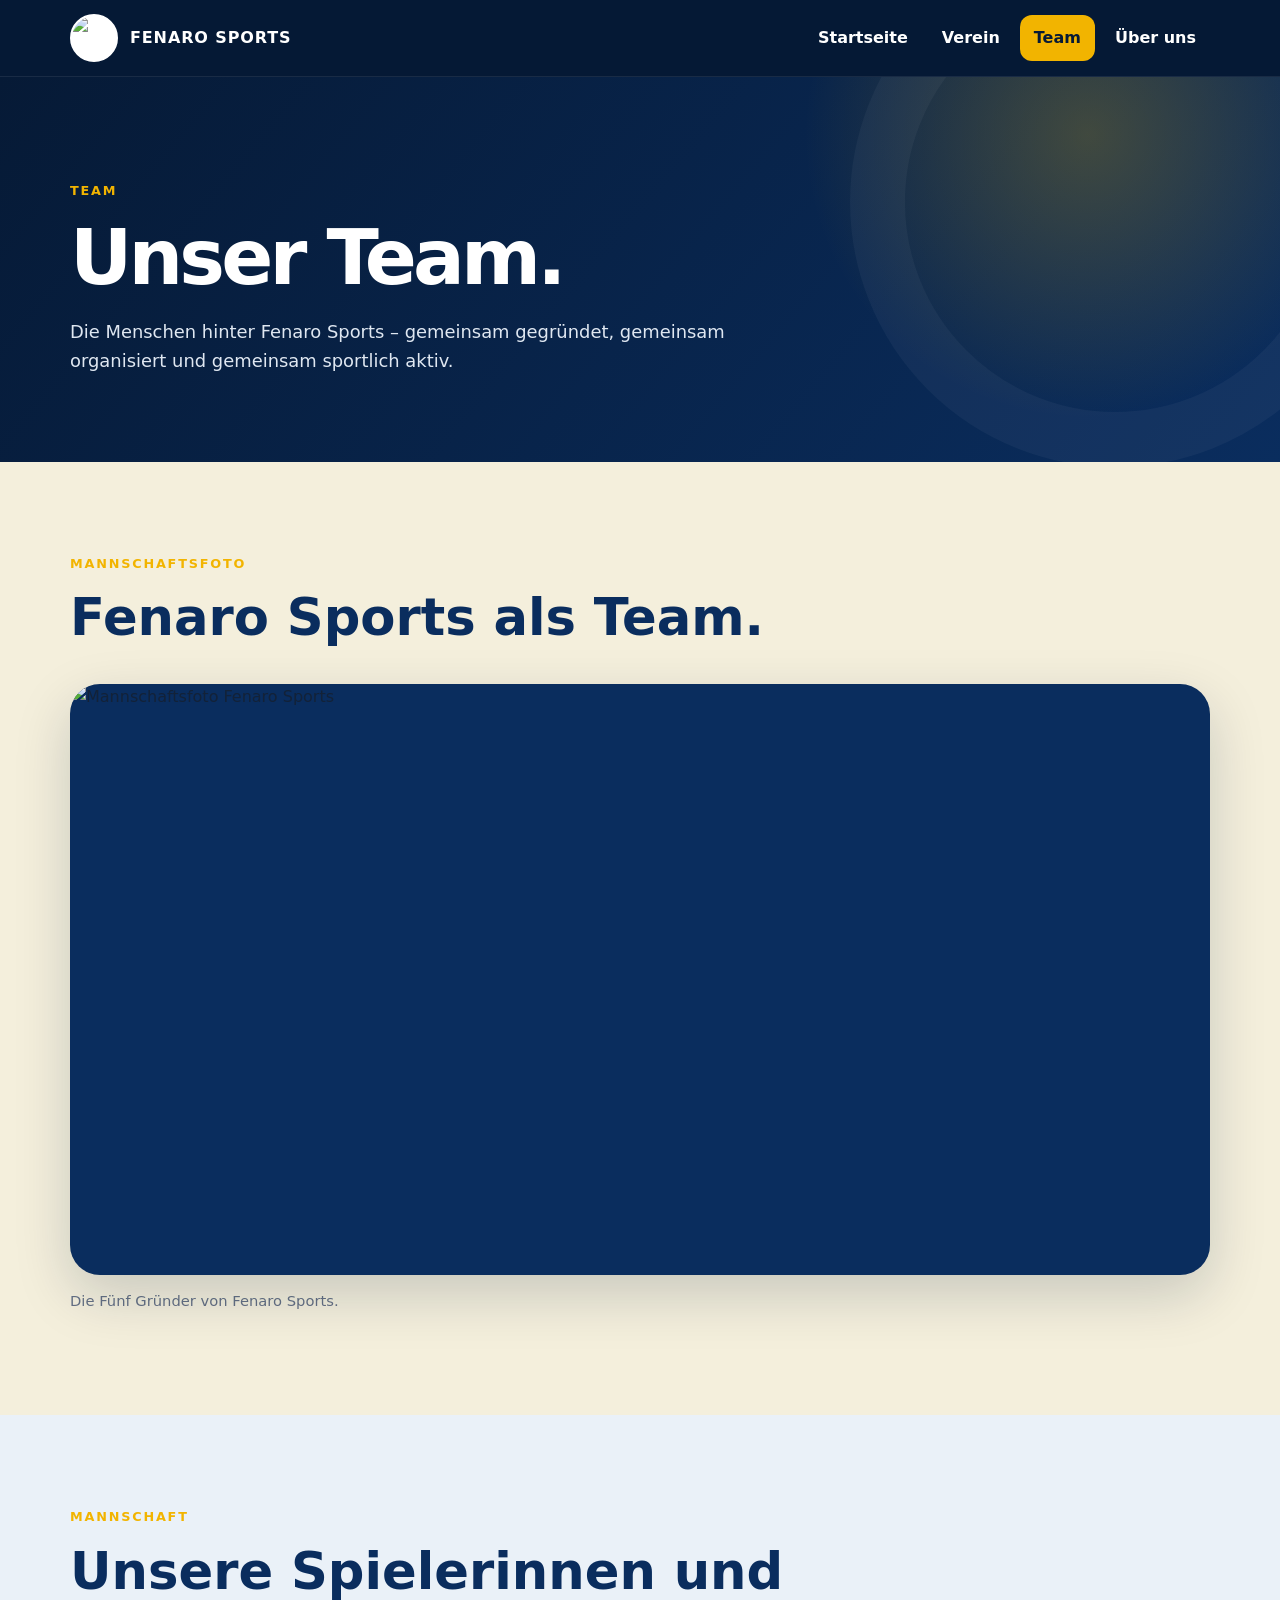
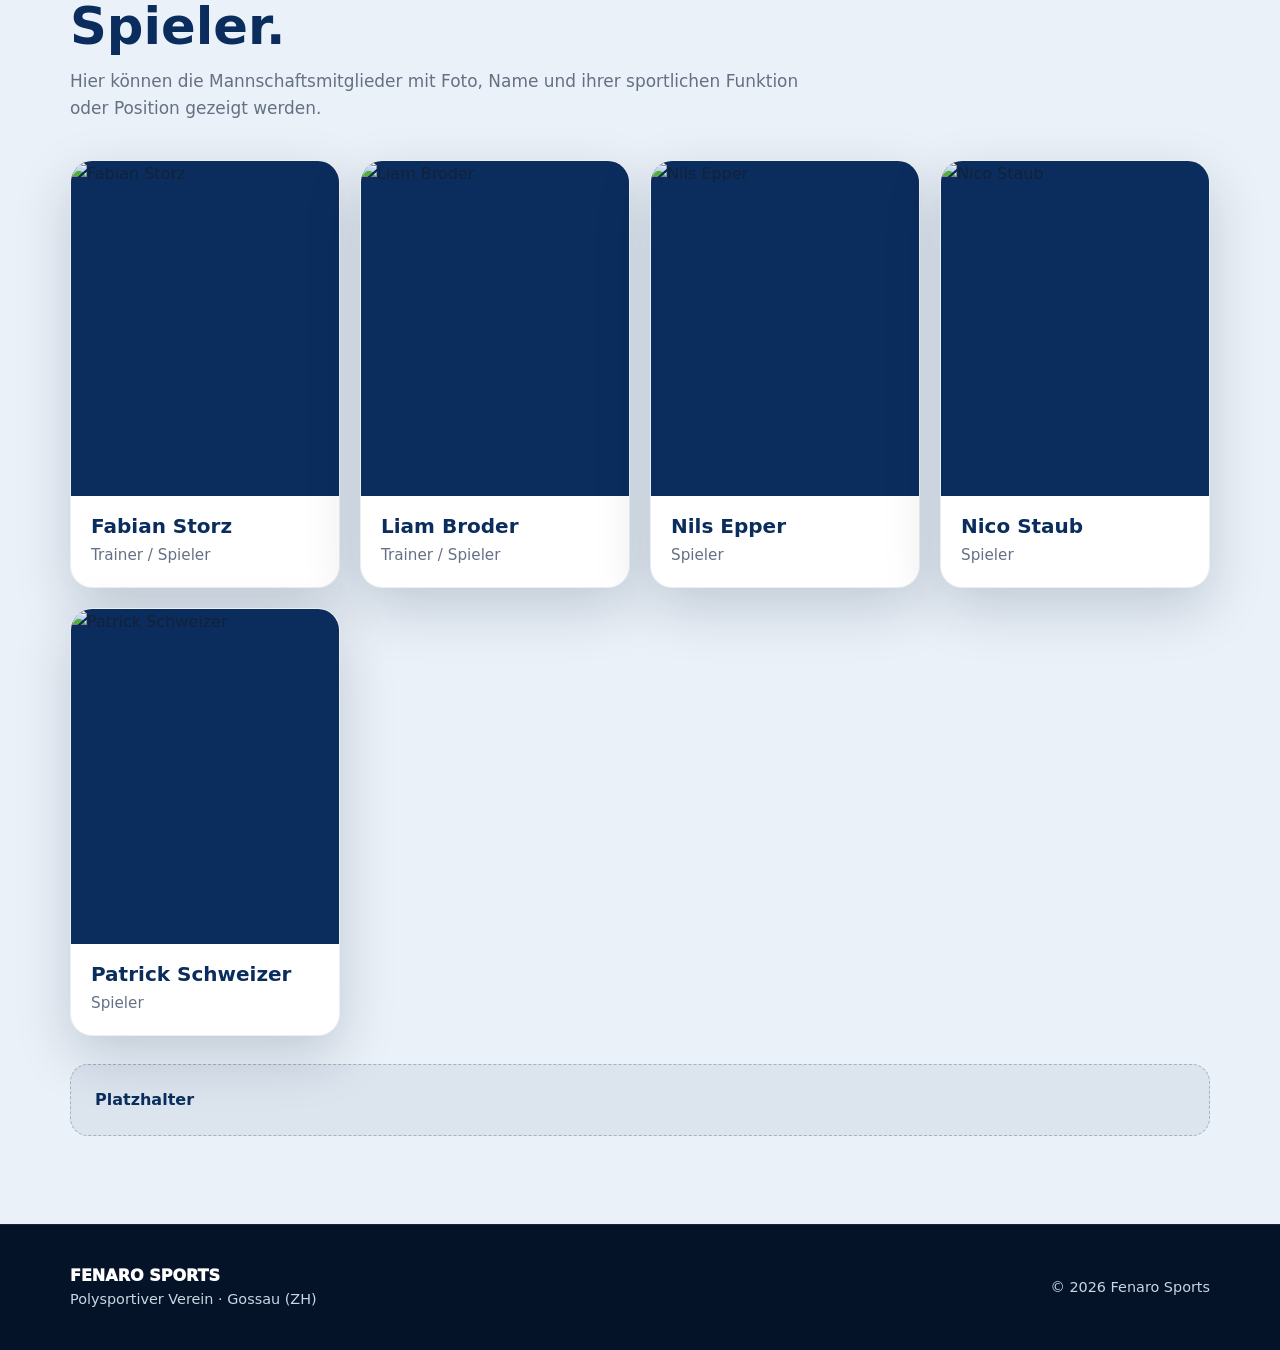
==== team.html @ a3d5f1ff "Add files via upload" ====
<!doctype html>
<html lang="de">
<head>
<meta charset="utf-8">
<meta name="viewport" content="width=device-width,initial-scale=1">
<meta name="description" content="Fenaro Sports – polysportiver Verein mit Sitz in Gossau ZH.">
<title>Team · Fenaro Sports</title>
<link rel="stylesheet" href="styles.css">
</head>
<body>

<header class="site-header">
  <div class="container nav">
    <a class="brand" href="index.html">
      <img src="assets/fenaro-sports-logo.jpg" alt="Fenaro Sports Logo">
      <span>FENARO SPORTS</span>
    </a>
    <button class="menu-btn" aria-label="Menü öffnen" aria-expanded="false">☰</button>
    <nav class="nav-links">
      <a href="index.html" data-page="start">Startseite</a>
      <a href="verein.html" data-page="verein">Verein</a>
      <a href="team.html" data-page="team">Team</a>
      <a href="ueber-uns.html" data-page="ueber">Über uns</a>
    </nav>
  </div>
</header>


<main>
<section class="page-hero">
  <div class="container">
    <div class="eyebrow">Team</div>
    <h1>Unser Team.</h1>
    <p>Die Menschen hinter Fenaro Sports – gemeinsam gegründet, gemeinsam organisiert und gemeinsam sportlich aktiv.</p>
  </div>
</section>

<section class="section section-cream">
  <div class="container">
    <div class="section-head">
      <div class="eyebrow">Mannschaftsfoto</div>
      <h2>Fenaro Sports als Team.</h2>

    </div>

    <div class="team-photo">
      <picture>
        <source srcset="assets/team/mannschaft.jpg" type="image/jpeg">
        <img src="assets/team/mannschaft-placeholder.svg" alt="Mannschaftsfoto Fenaro Sports">
      </picture>
    </div>
    <p class="team-photo-note">Die Fünf Gründer von Fenaro Sports.</p>
  </div>
</section>

<section class="section section-ice">
  <div class="container">
    <div class="section-head">
      <div class="eyebrow">Mannschaft</div>
      <h2>Unsere Spielerinnen und Spieler.</h2>
      <p>Hier können die Mannschaftsmitglieder mit Foto, Name und ihrer sportlichen Funktion oder Position gezeigt werden.</p>
    </div>

    <div class="team-grid">
      <article class="member-card">
        <div class="member-photo"><img src="assets/team/fabian-storz.jpg" alt="Fabian Storz"></div>
        <div class="member-info"><h3>Fabian Storz</h3><p>Trainer / Spieler</p></div>
      </article>
            <article class="member-card">
        <div class="member-photo"><img src="assets/team/liam-broder.jpg" alt="Liam Broder"></div>
        <div class="member-info"><h3>Liam Broder</h3><p>Trainer / Spieler</p></div>
      </article>
      <article class="member-card">
        <div class="member-photo"><img src="assets/team/nils-epper.jpg" alt="Nils Epper"></div>
        <div class="member-info"><h3>Nils Epper</h3><p>Spieler</p></div>
      </article>
      <article class="member-card">
        <div class="member-photo"><img src="assets/team/nico-staub.jpg" alt="Nico Staub"></div>
        <div class="member-info"><h3>Nico Staub</h3><p>Spieler</p></div>
      </article>
      <article class="member-card">
        <div class="member-photo"><img src="assets/team/patrick-schweizer.jpg" alt="Patrick Schweizer"></div>
        <div class="member-info"><h3>Patrick Schweizer</h3><p>Spieler</p></div>
      </article>

     
      <!-- SPIELER 06 – zum Aktivieren einfach diese Kommentarzeichen entfernen
      <article class="member-card">
        <div class="member-photo">
          <img src="assets/team/spieler-06.jpg" alt="Name Spieler 06">
        </div>
        <div class="member-info">
          <h3>Name Spieler 06</h3>
          <p>Position / Funktion</p>
        </div>
      </article>
      -->
      <!-- SPIELER 07 – zum Aktivieren einfach diese Kommentarzeichen entfernen
      <article class="member-card">
        <div class="member-photo">
          <img src="assets/team/spieler-07.jpg" alt="Name Spieler 07">
        </div>
        <div class="member-info">
          <h3>Name Spieler 07</h3>
          <p>Position / Funktion</p>
        </div>
      </article>
      -->
      <!-- SPIELER 08 – zum Aktivieren einfach diese Kommentarzeichen entfernen
      <article class="member-card">
        <div class="member-photo">
          <img src="assets/team/spieler-08.jpg" alt="Name Spieler 08">
        </div>
        <div class="member-info">
          <h3>Name Spieler 08</h3>
          <p>Position / Funktion</p>
        </div>
      </article>
      -->
      <!-- SPIELER 09 – zum Aktivieren einfach diese Kommentarzeichen entfernen
      <article class="member-card">
        <div class="member-photo">
          <img src="assets/team/spieler-09.jpg" alt="Name Spieler 09">
        </div>
        <div class="member-info">
          <h3>Name Spieler 09</h3>
          <p>Position / Funktion</p>
        </div>
      </article>
      -->
      <!-- SPIELER 10 – zum Aktivieren einfach diese Kommentarzeichen entfernen
      <article class="member-card">
        <div class="member-photo">
          <img src="assets/team/spieler-10.jpg" alt="Name Spieler 10">
        </div>
        <div class="member-info">
          <h3>Name Spieler 10</h3>
          <p>Position / Funktion</p>
        </div>
      </article>
      -->
      <!-- SPIELER 11 – zum Aktivieren einfach diese Kommentarzeichen entfernen
      <article class="member-card">
        <div class="member-photo">
          <img src="assets/team/spieler-11.jpg" alt="Name Spieler 11">
        </div>
        <div class="member-info">
          <h3>Name Spieler 11</h3>
          <p>Position / Funktion</p>
        </div>
      </article>
      -->
      <!-- SPIELER 12 – zum Aktivieren einfach diese Kommentarzeichen entfernen
      <article class="member-card">
        <div class="member-photo">
          <img src="assets/team/spieler-12.jpg" alt="Name Spieler 12">
        </div>
        <div class="member-info">
          <h3>Name Spieler 12</h3>
          <p>Position / Funktion</p>
        </div>
      </article>
      -->
      <!-- SPIELER 13 – zum Aktivieren einfach diese Kommentarzeichen entfernen
      <article class="member-card">
        <div class="member-photo">
          <img src="assets/team/spieler-13.jpg" alt="Name Spieler 13">
        </div>
        <div class="member-info">
          <h3>Name Spieler 13</h3>
          <p>Position / Funktion</p>
        </div>
      </article>
      -->
      <!-- SPIELER 14 – zum Aktivieren einfach diese Kommentarzeichen entfernen
      <article class="member-card">
        <div class="member-photo">
          <img src="assets/team/spieler-14.jpg" alt="Name Spieler 14">
        </div>
        <div class="member-info">
          <h3>Name Spieler 14</h3>
          <p>Position / Funktion</p>
        </div>
      </article>
      -->
      <!-- SPIELER 15 – zum Aktivieren einfach diese Kommentarzeichen entfernen
      <article class="member-card">
        <div class="member-photo">
          <img src="assets/team/spieler-15.jpg" alt="Name Spieler 15">
        </div>
        <div class="member-info">
          <h3>Name Spieler 15</h3>
          <p>Position / Funktion</p>
        </div>
      </article>
      -->
    </div>
    
    <div class="photo-help">
      <strong>Platzhalter</strong>
    </div>
  </div>
</section>
</main>


<footer class="site-footer">
  <div class="container footer-row">
    <div>
      <div class="footer-brand">FENARO SPORTS</div>
      <div class="small">Polysportiver Verein · Gossau (ZH)</div>
    </div>
    <div class="small">© 2026 Fenaro Sports</div>
  </div>
</footer>

<script src="script.js"></script>
<script>
document.querySelectorAll('.nav-links a').forEach(a=>{if(a.dataset.page==='team')a.classList.add('active')})
</script>
</body>
</html>
---- styles.css ----
:root{
  --navy:#0a2d5e;
  --navy-2:#123f7a;
  --navy-dark:#061a36;
  --gold:#f2b400;
  --green:#2f7d2f;
  --green-dark:#1d5d22;
  --cream:#f4efdc;
  --sand:#e8dfbd;
  --ice:#eaf1f8;
  --white:#ffffff;
  --text:#132238;
  --muted:#657084;
  --line:rgba(255,255,255,.13);
  --shadow:0 20px 55px rgba(4,26,54,.18);
  --radius:24px;
}
*{box-sizing:border-box}
html{scroll-behavior:smooth}
body{
  margin:0;
  font-family:Inter, ui-sans-serif, system-ui, -apple-system, BlinkMacSystemFont, "Segoe UI", sans-serif;
  background:var(--navy-dark);
  color:var(--text);
  line-height:1.6;
}
a{color:inherit;text-decoration:none}
img{display:block;max-width:100%}
.container{width:min(1140px,calc(100% - 40px));margin:auto}

.site-header{
  position:sticky;
  top:0;
  z-index:100;
  background:rgba(6,26,54,.94);
  backdrop-filter:blur(14px);
  border-bottom:1px solid rgba(255,255,255,.08);
}
.nav{height:76px;display:flex;align-items:center;justify-content:space-between;gap:22px}
.brand{display:flex;align-items:center;gap:12px;color:#fff;font-weight:900;letter-spacing:.055em}
.brand img{width:48px;height:48px;border-radius:50%;object-fit:cover;border:2px solid #fff;background:#fff}
.nav-links{display:flex;gap:6px}
.nav-links a{color:#fff;font-weight:800;padding:10px 14px;border-radius:12px;transition:.2s}
.nav-links a:hover,.nav-links a.active{background:var(--gold);color:var(--navy-dark)}
.menu-btn{display:none;background:none;border:0;color:#fff;font-size:28px;cursor:pointer}

.hero{
  position:relative;
  min-height:660px;
  overflow:hidden;
  color:#fff;
  background:
    radial-gradient(circle at 82% 20%, rgba(242,180,0,.28), transparent 24%),
    radial-gradient(circle at 15% 85%, rgba(47,125,47,.28), transparent 26%),
    linear-gradient(125deg,#061a36 0%,#0a2d5e 58%,#123f7a 100%);
}
.hero::before{
  content:"";
  position:absolute;
  inset:0;
  background:
    linear-gradient(115deg,transparent 0 61%,rgba(255,255,255,.05) 61% 63%,transparent 63%),
    linear-gradient(115deg,transparent 0 69%,rgba(242,180,0,.12) 69% 70%,transparent 70%);
  pointer-events:none;
}
.hero::after{
  content:"";
  position:absolute;
  width:620px;height:620px;
  right:-180px;bottom:-250px;
  border:60px solid rgba(255,255,255,.035);
  border-radius:50%;
}
.hero-grid{
  min-height:660px;
  display:grid;
  grid-template-columns:1.12fr .88fr;
  gap:70px;
  align-items:center;
  position:relative;
  z-index:2;
}
.eyebrow{
  display:inline-flex;
  align-items:center;
  gap:9px;
  font-size:.8rem;
  font-weight:900;
  letter-spacing:.14em;
  text-transform:uppercase;
  color:var(--gold);
  margin-bottom:16px;
}
h1,h2,h3{margin:0;line-height:1.08}
h1{font-size:clamp(3.2rem,7vw,6rem);letter-spacing:-.05em}
.hero p{font-size:1.18rem;max-width:680px;color:#dce7f4;margin:24px 0 30px}
.hero-logo-wrap{
  position:relative;
  display:grid;
  place-items:center;
}
.hero-logo-wrap::before{
  content:"";
  position:absolute;
  width:430px;height:430px;
  border-radius:50%;
  background:linear-gradient(145deg,rgba(242,180,0,.30),rgba(47,125,47,.18));
  filter:blur(3px);
}
.hero-logo{
  position:relative;
  width:min(390px,80vw);
  aspect-ratio:1;
  border-radius:50%;
  background:#fff;
  padding:14px;
  box-shadow:0 35px 80px rgba(0,0,0,.34);
  transform:rotate(2deg);
}
.hero-logo img{width:100%;height:100%;object-fit:cover;border-radius:50%}

.actions{display:flex;gap:12px;flex-wrap:wrap}
.btn{min-height:50px;padding:0 20px;border-radius:12px;display:inline-flex;align-items:center;justify-content:center;font-weight:900}
.btn-primary{background:var(--gold);color:var(--navy-dark)}
.btn-primary:hover{transform:translateY(-2px)}
.btn-ghost{border:1px solid rgba(255,255,255,.34);color:#fff;background:rgba(255,255,255,.04)}
.btn-ghost:hover{background:rgba(255,255,255,.1)}

.section{padding:88px 0}
.section-cream{background:var(--cream)}
.section-ice{background:var(--ice)}
.section-navy{background:var(--navy);color:#fff}
.section-dark{background:var(--navy-dark);color:#fff}
.section-green{background:linear-gradient(135deg,var(--green-dark),var(--green));color:#fff}
.section-head{max-width:760px;margin-bottom:38px}
.section-head h2{font-size:clamp(2.1rem,4vw,3.25rem);color:var(--navy)}
.section-navy .section-head h2,.section-dark .section-head h2,.section-green .section-head h2{color:#fff}
.section-head p{margin:14px 0 0;color:var(--muted);font-size:1.06rem}
.section-navy .section-head p,.section-dark .section-head p,.section-green .section-head p{color:#d9e4ef}

.card-grid{display:grid;grid-template-columns:repeat(3,1fr);gap:22px}
.card{
  position:relative;
  overflow:hidden;
  border-radius:var(--radius);
  padding:28px;
  background:#fff;
  box-shadow:var(--shadow);
  border:1px solid rgba(9,45,94,.08);
}
.card::after{
  content:"";
  position:absolute;
  width:110px;height:110px;
  right:-42px;bottom:-42px;
  border-radius:50%;
  background:rgba(242,180,0,.11);
}
.card.alt{background:linear-gradient(160deg,#fff 0%,#f6f8fb 100%)}
.card.green-accent{border-top:5px solid var(--green)}
.card.gold-accent{border-top:5px solid var(--gold)}
.card.navy-accent{border-top:5px solid var(--navy)}
.card-icon{
  width:50px;height:50px;border-radius:15px;
  display:grid;place-items:center;
  background:var(--navy);
  color:#fff;
  font-size:22px;
  margin-bottom:20px;
}
.card h3{color:var(--navy);font-size:1.28rem;margin-bottom:9px}
.card p{margin:0;color:var(--muted)}

.band{
  position:relative;
  overflow:hidden;
  border-radius:30px;
  padding:34px;
  background:
    radial-gradient(circle at 85% 20%,rgba(242,180,0,.25),transparent 25%),
    linear-gradient(135deg,var(--navy-dark),var(--navy));
  color:#fff;
  box-shadow:var(--shadow);
}
.band::after{
  content:"FS";
  position:absolute;
  right:20px;bottom:-42px;
  font-size:180px;
  font-weight:1000;
  letter-spacing:-.08em;
  color:rgba(255,255,255,.035);
}
.band h3{font-size:1.5rem;margin-bottom:6px}
.band p{margin:0;max-width:760px;color:#dfe8f3}

.page-hero{
  position:relative;
  overflow:hidden;
  padding:100px 0 86px;
  background:
    radial-gradient(circle at 85% 15%,rgba(242,180,0,.24),transparent 25%),
    linear-gradient(130deg,var(--navy-dark),var(--navy));
  color:#fff;
}
.page-hero::after{
  content:"";
  position:absolute;
  right:-100px;top:-140px;
  width:420px;height:420px;
  border-radius:50%;
  border:55px solid rgba(255,255,255,.04);
}
.page-hero h1{font-size:clamp(3rem,6vw,5.3rem)}
.page-hero p{max-width:720px;color:#dfe7f1;font-size:1.12rem;margin:18px 0 0}

.split{display:grid;grid-template-columns:1fr 1fr;gap:26px;align-items:stretch}
.panel{
  position:relative;
  overflow:hidden;
  border-radius:var(--radius);
  padding:32px;
  background:#fff;
  box-shadow:var(--shadow);
  border:1px solid rgba(9,45,94,.08);
}
.panel.dark{
  background:linear-gradient(145deg,var(--navy),var(--navy-dark));
  color:#fff;
  border:1px solid rgba(255,255,255,.08);
}
.panel h2{font-size:2rem;color:var(--navy);margin-bottom:15px}
.panel.dark h2{color:#fff}
.panel p{color:var(--muted)}
.panel.dark p{color:#d8e4ef}

.list-clean{list-style:none;padding:0;margin:22px 0 0;display:grid;gap:14px}
.list-clean li{display:grid;grid-template-columns:28px 1fr;gap:10px}
.tick{
  width:22px;height:22px;border-radius:50%;
  display:grid;place-items:center;
  background:#e5f1e5;color:var(--green);
  font-size:.77rem;font-weight:900;margin-top:2px;
}
.panel.dark .tick{background:rgba(242,180,0,.17);color:var(--gold)}

.value-grid{display:grid;grid-template-columns:repeat(2,1fr);gap:16px}
.value{
  padding:22px;
  border-radius:18px;
  background:linear-gradient(145deg,#fff,#f2f5f9);
  border:1px solid rgba(9,45,94,.08);
}
.value strong{display:block;color:var(--navy);margin-bottom:5px}
.value span{color:var(--muted)}

.info-strip{
  display:grid;
  grid-template-columns:repeat(3,1fr);
  gap:14px;
}
.info-box{
  border-radius:20px;
  padding:25px;
  background:linear-gradient(145deg,#fff,#eef3f9);
  border:1px solid rgba(9,45,94,.08);
  box-shadow:0 14px 34px rgba(4,26,54,.08);
}
.info-box span{display:block;color:var(--muted);font-size:.9rem}
.info-box strong{display:block;color:var(--navy);font-size:1.08rem;margin-top:3px}

.timeline{display:grid;gap:18px}
.timeline-item{
  display:grid;
  grid-template-columns:110px 1fr;
  gap:20px;
  padding:24px;
  border-radius:18px;
  background:rgba(255,255,255,.07);
  border:1px solid rgba(255,255,255,.10);
}
.year{font-size:1.35rem;font-weight:1000;color:var(--gold)}
.timeline-item p{margin:0;color:#dbe5f0}

.site-footer{
  background:#041327;
  color:#cad6e5;
  padding:38px 0;
  border-top:1px solid rgba(255,255,255,.08);
}
.footer-row{display:flex;justify-content:space-between;gap:22px;align-items:center;flex-wrap:wrap}
.footer-brand{font-weight:950;color:#fff}
.small{font-size:.9rem}

@media(max-width:860px){
  .menu-btn{display:block}
  .nav-links{
    display:none;
    position:absolute;
    top:76px;left:20px;right:20px;
    flex-direction:column;
    padding:12px;
    border-radius:16px;
    background:var(--navy-dark);
    box-shadow:var(--shadow);
  }
  .nav-links.open{display:flex}
  .hero-grid,.split{grid-template-columns:1fr}
  .hero-grid{padding:60px 0;min-height:auto}
  .hero{min-height:auto}
  .hero-logo-wrap{justify-content:start}
  .hero-logo-wrap::before{width:340px;height:340px}
  .card-grid{grid-template-columns:1fr}
}
@media(max-width:560px){
  .container{width:min(100% - 28px,1140px)}
  .nav{height:68px}
  .nav-links{top:68px;left:14px;right:14px}
  h1{font-size:3.1rem}
  .section{padding:64px 0}
  .value-grid,.info-strip{grid-template-columns:1fr}
  .timeline-item{grid-template-columns:1fr;gap:4px}
  .hero-logo{width:min(300px,78vw)}
  .hero-logo-wrap::before{width:290px;height:290px}
}


/* Team */
.team-photo{
  position:relative;
  border-radius:30px;
  overflow:hidden;
  box-shadow:var(--shadow);
  background:var(--navy);
  aspect-ratio:16/8.3;
}
.team-photo img{
  width:100%;
  height:100%;
  object-fit:cover;
}
.team-photo-note{
  margin-top:14px;
  color:var(--muted);
  font-size:.92rem;
}
.team-grid{
  display:grid;
  grid-template-columns:repeat(4,1fr);
  gap:20px;
}
.member-card{
  overflow:hidden;
  border-radius:22px;
  background:#fff;
  box-shadow:var(--shadow);
  border:1px solid rgba(9,45,94,.08);
}
.member-photo{
  aspect-ratio:4/5;
  background:var(--navy);
  overflow:hidden;
}
.member-photo img{
  width:100%;
  height:100%;
  object-fit:cover;
}
.member-info{padding:20px}
.member-info h3{color:var(--navy);font-size:1.25rem;margin-bottom:5px}
.member-info p{margin:0;color:var(--muted);font-size:.95rem}
.photo-help{
  margin-top:28px;
  padding:22px 24px;
  border-radius:18px;
  background:rgba(10,45,94,.06);
  border:1px dashed rgba(10,45,94,.28);
  color:var(--muted);
}
.photo-help strong{color:var(--navy)}
@media(max-width:980px){.team-grid{grid-template-columns:repeat(2,1fr)}}
@media(max-width:560px){.team-grid{grid-template-columns:1fr}}
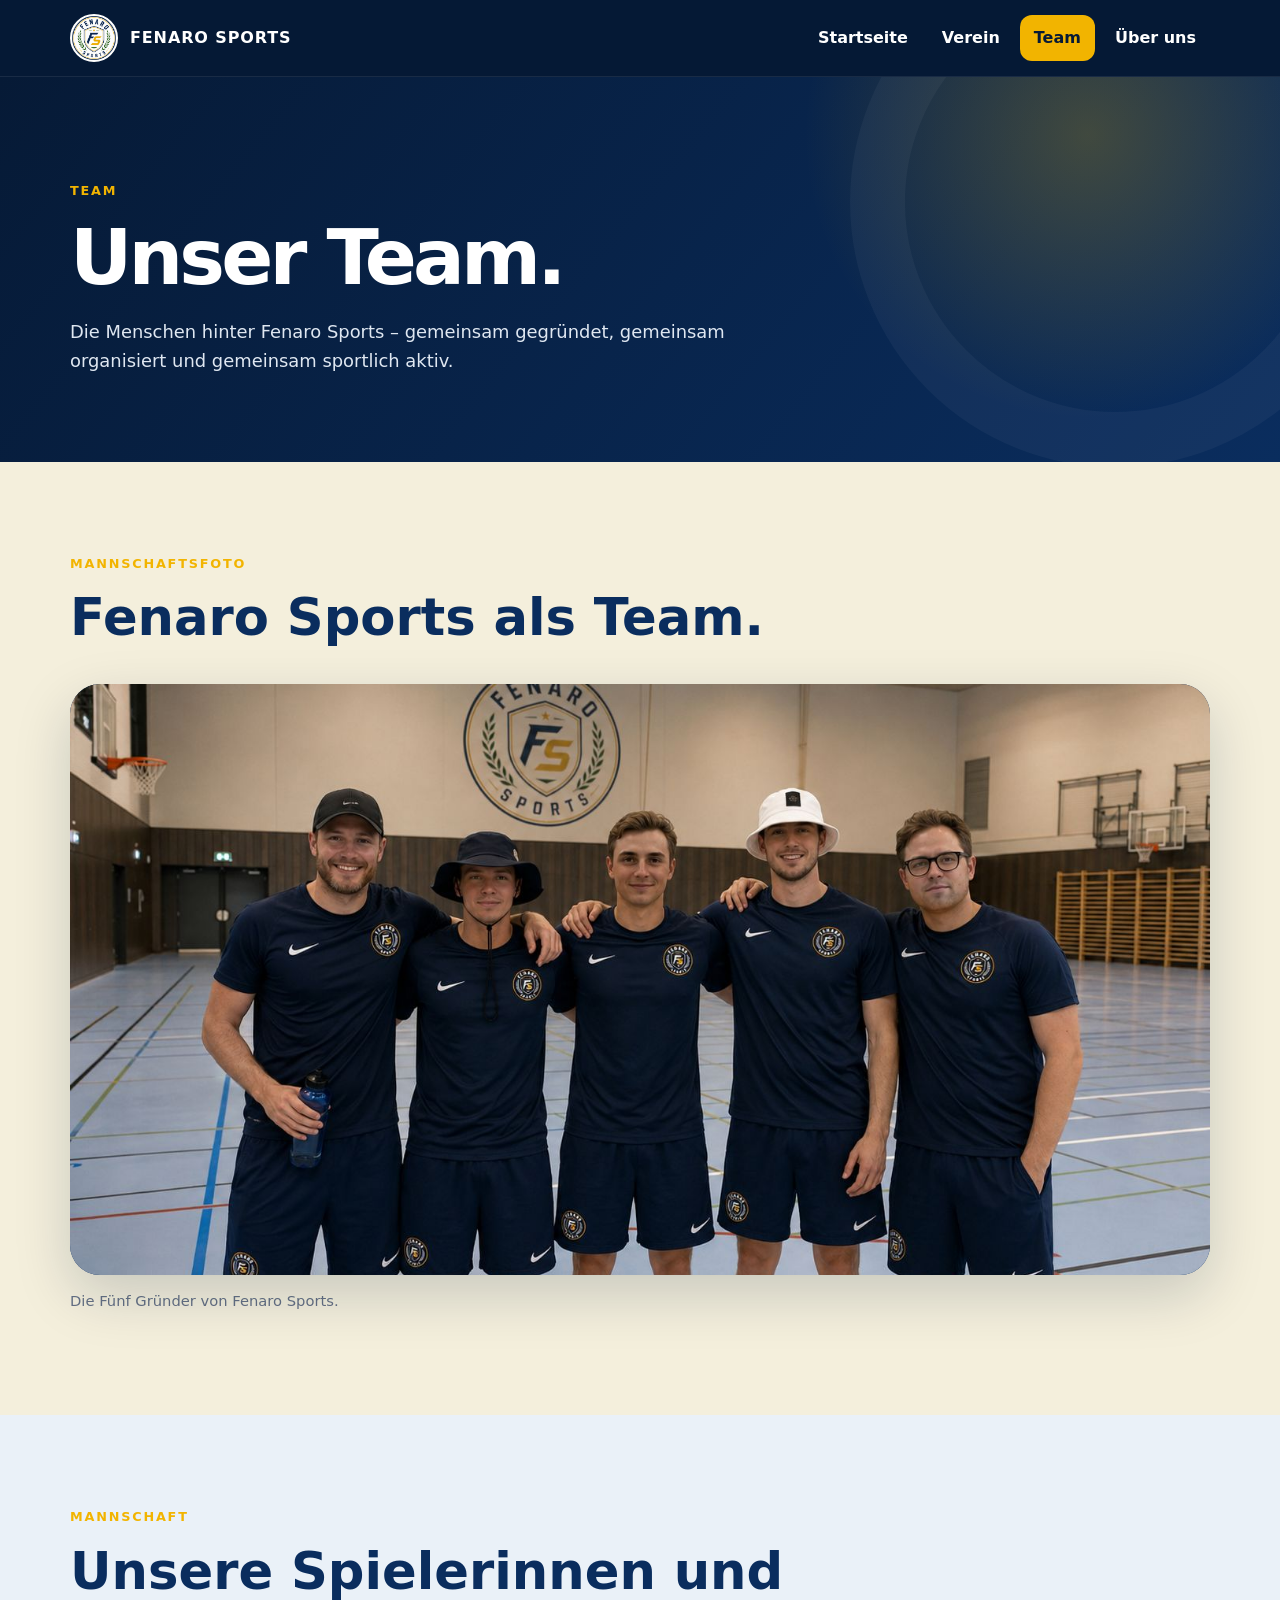
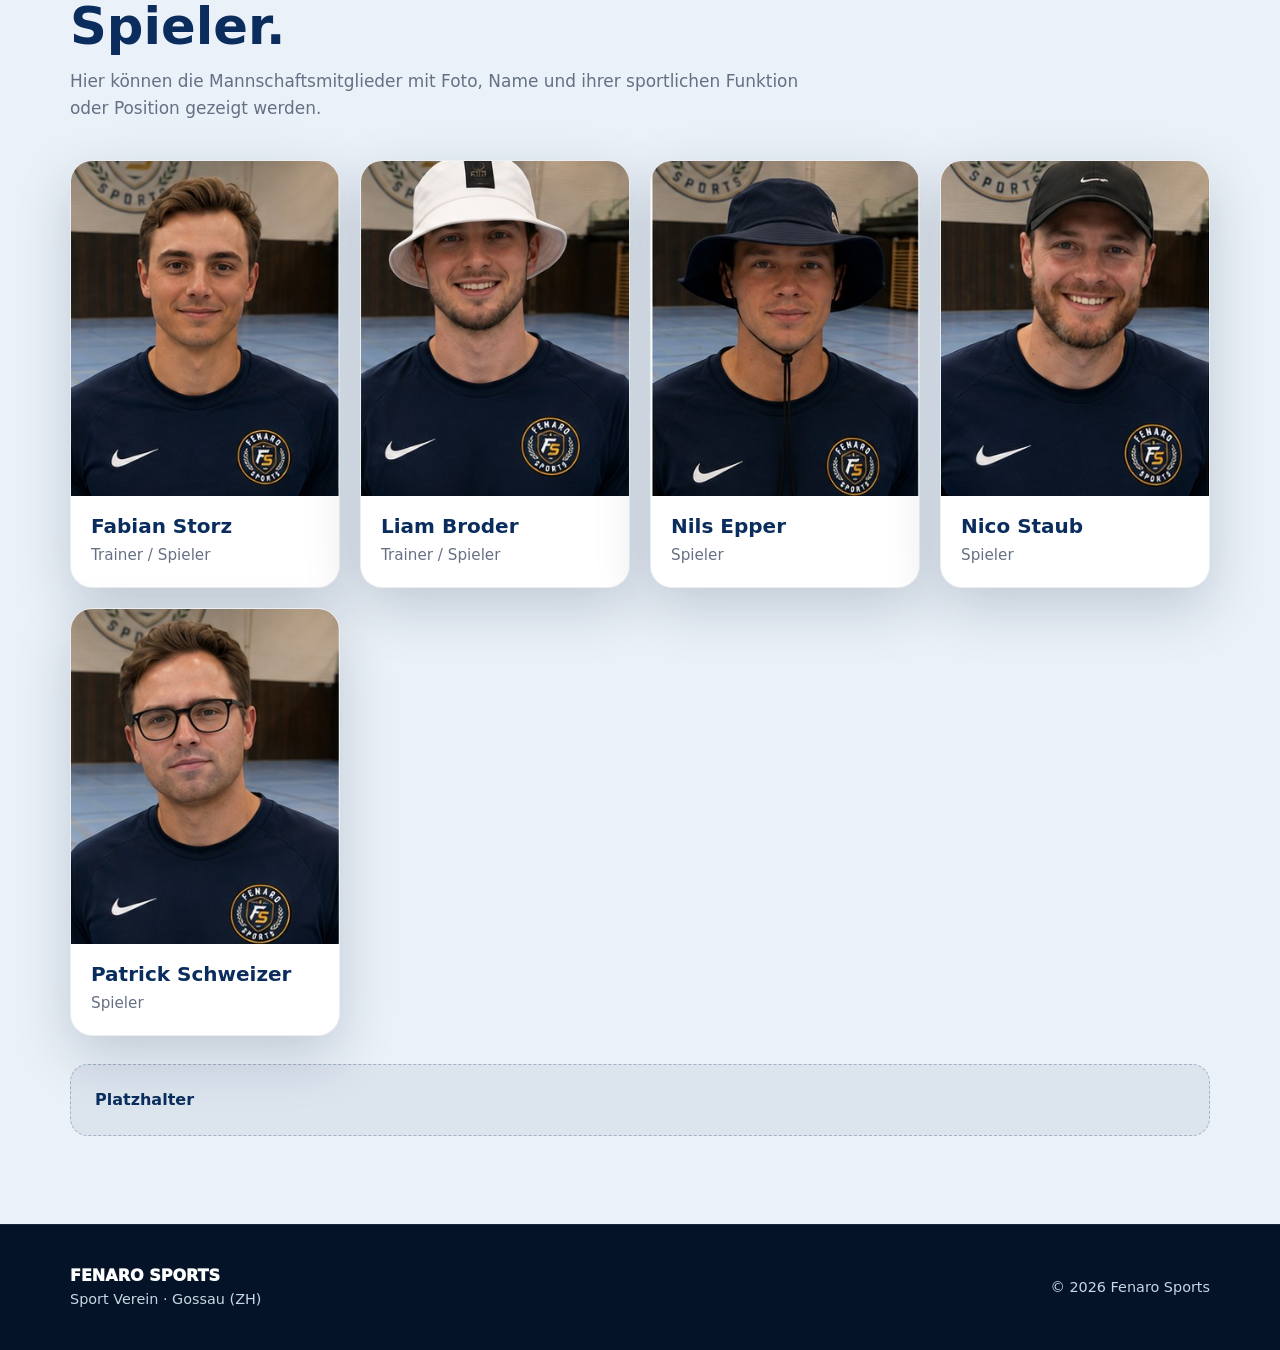
==== commit e3b78a7c: "Update description and footer text for accuracy" ====
--- a/team.html
+++ b/team.html
@@ -3,7 +3,7 @@
 <head>
 <meta charset="utf-8">
 <meta name="viewport" content="width=device-width,initial-scale=1">
-<meta name="description" content="Fenaro Sports – polysportiver Verein mit Sitz in Gossau ZH.">
+<meta name="description" content="Fenaro Sports – Sport Verein mit Sitz in Gossau ZH.">
 <title>Team · Fenaro Sports</title>
 <link rel="stylesheet" href="styles.css">
 </head>
@@ -208,7 +208,7 @@
   <div class="container footer-row">
     <div>
       <div class="footer-brand">FENARO SPORTS</div>
-      <div class="small">Polysportiver Verein · Gossau (ZH)</div>
+      <div class="small">Sport Verein · Gossau (ZH)</div>
     </div>
     <div class="small">© 2026 Fenaro Sports</div>
   </div>
@@ -219,4 +219,4 @@
 document.querySelectorAll('.nav-links a').forEach(a=>{if(a.dataset.page==='team')a.classList.add('active')})
 </script>
 </body>
-</html>+</html>
